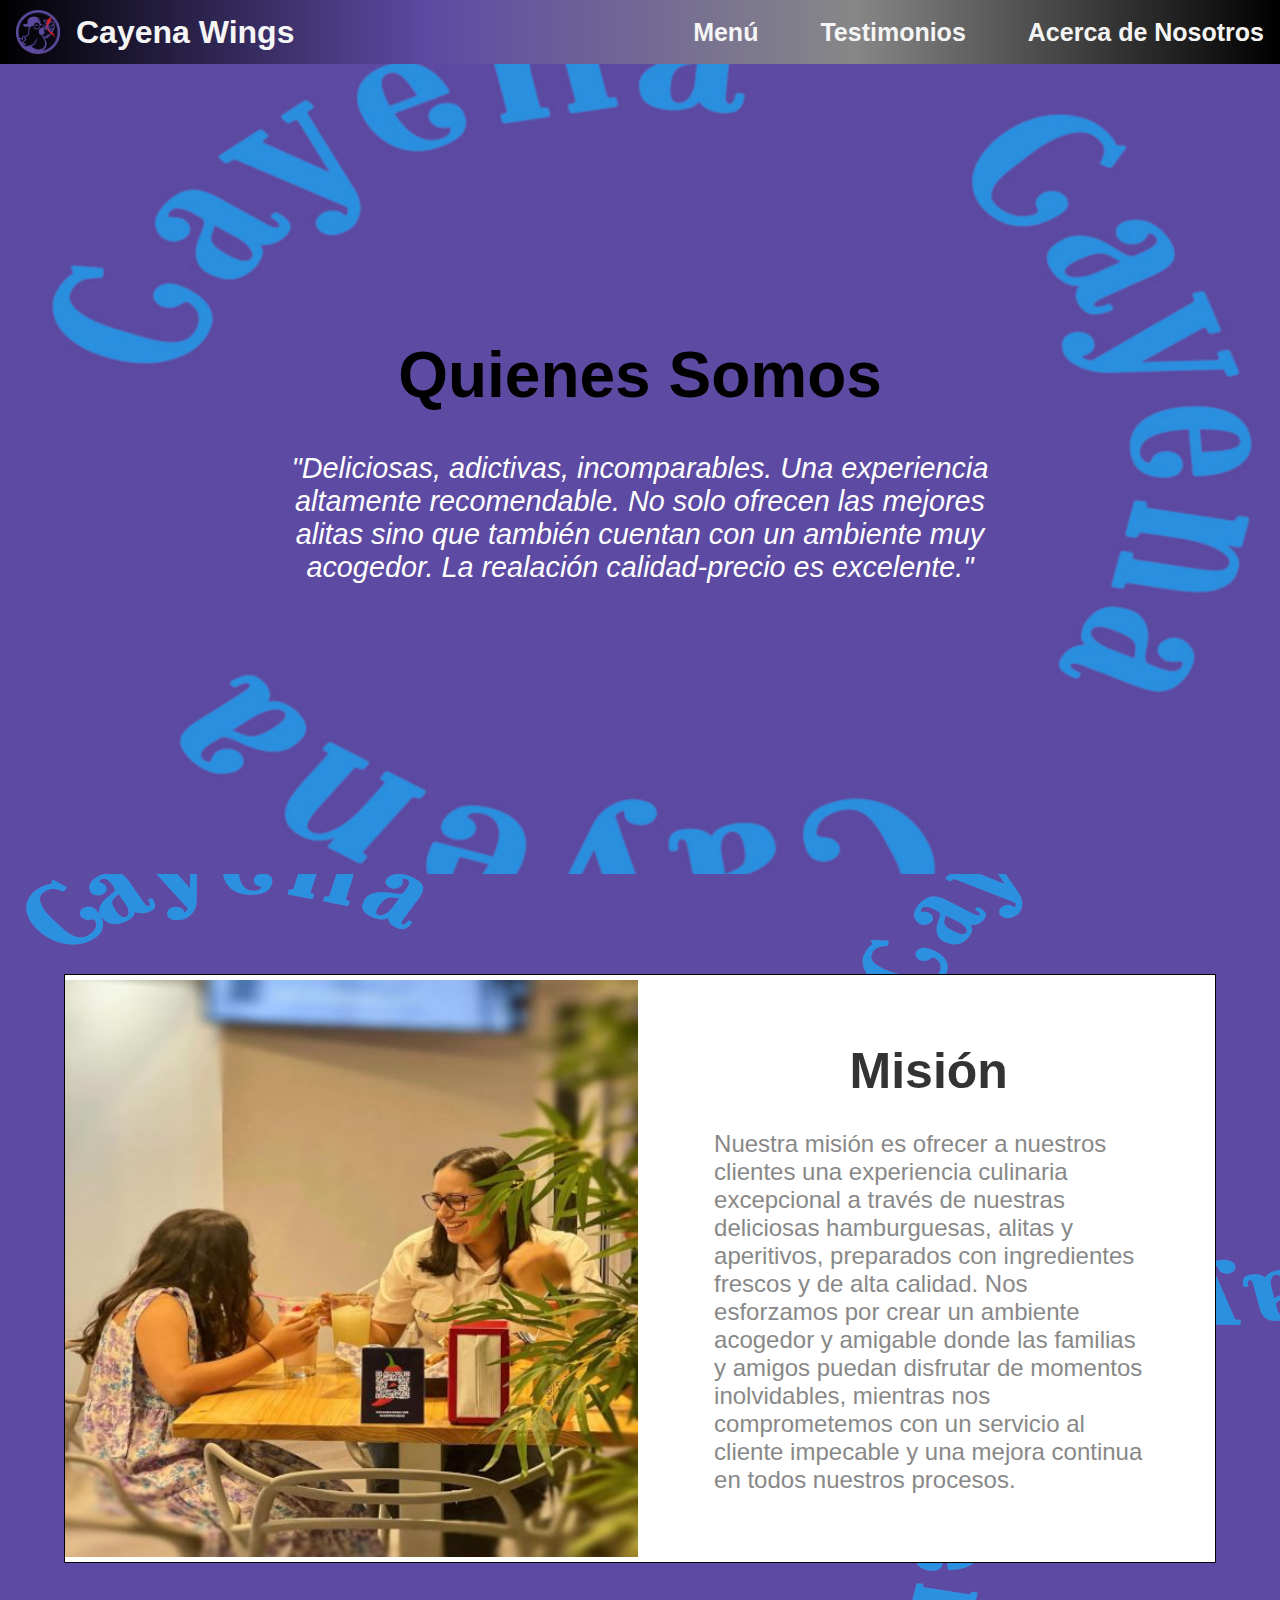
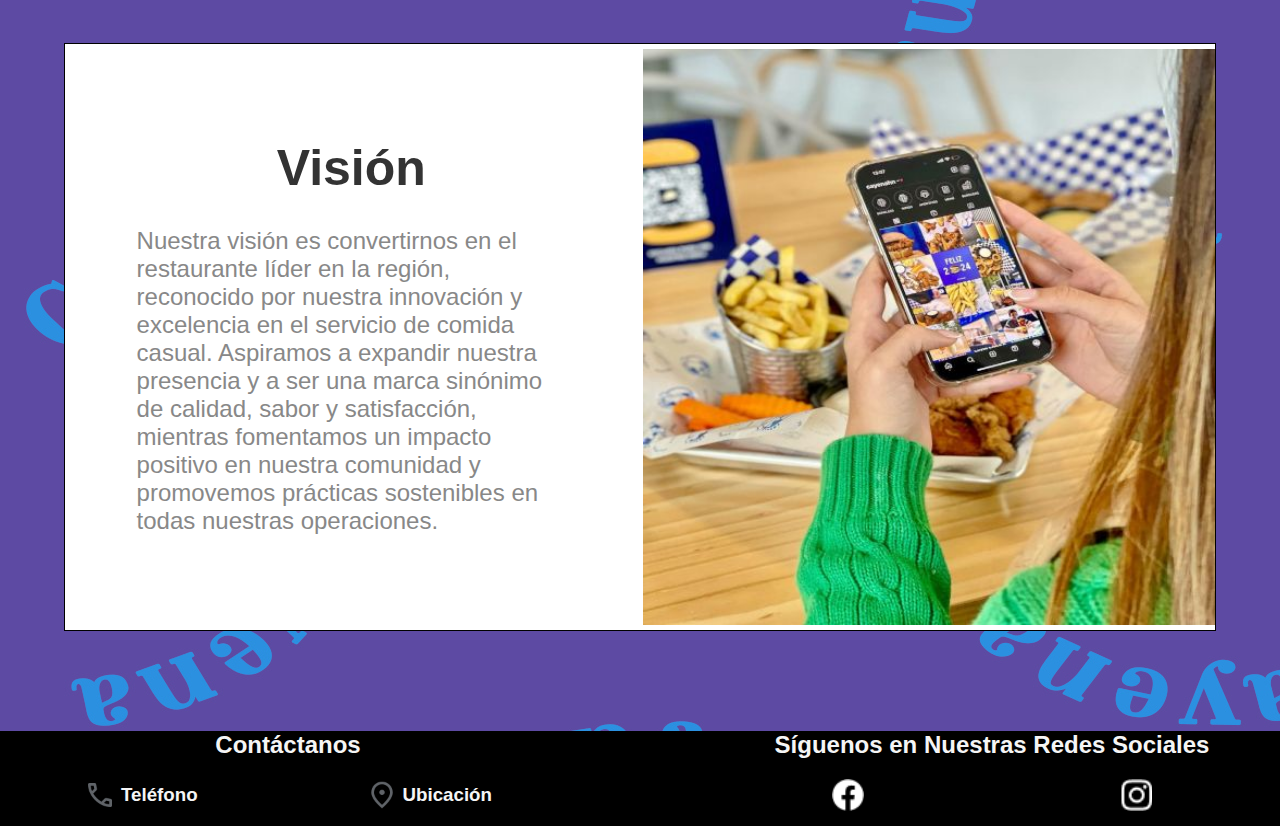
==== conocenos.html @ 19546551 "menu hamburguesa" ====
<!DOCTYPE html>
<html lang="es">

<head>
    <meta charset="UTF-8">
    <link rel="icon" type="image/x-icon" href="./res/icon.png" />
    <meta name="viewport" content="width=device-width, initial-scale=1.0">
    <link rel="stylesheet" href="./res/styles/main.css">
    <link rel="stylesheet" href="res/styles/colors.css">
    <link rel="stylesheet" href="res/styles/conocenos.css">
    <link rel="stylesheet" href="res/styles/animaciones.css">
    <script src="js/animaciones.js"></script>
    <title>Conocenos</title>
</head>
<body>
    <header class="Back-BlackWhite-Gradient">
        <nav>
            <a href="index.html">
                <img class="logo" src="res/logos/logo-morado.png" alt="Logo Cayena Azul Oscuro"/>
                <h1 class="Color-WhiteSmoke">Cayena Wings</h1>
            </a>
            <input id="hamburguesa" type="checkbox">
            <ul>
                <li>
                    <div class="dropdown">
                        <button class="dropbtn HeaderAcerca Color-WhiteSmoke">Menú</button>
                        <div class="dropdown-content">
                          <a href="menu.html">Menú</a>
                          <a href="Menu/AddOns.html">Acompañamientos</a>
                          <a href="Menu/Alitas.html">Alitas</a>
                          <a href="Menu/Bebidas.html">Bebidas</a>
                          <a href="Menu/Cocteles.html">Cocteles</a>
                          <a href="Menu/Hamburguesas.html">Hamburguesas</a>
                          <a href="Menu/Platillos.html">Platillos</a>
                        </div>
                      </div>

                      <input type="checkbox" id="submenu-menu">
                  <label class="expandir hide" for="submenu-menu">></label>
                    <ul class="submenu hide">
                      <li><a href="menu.html" class="Color-WhiteSmoke">Menú</a></li>
                      <li><a href="Menu/AddOns.html" class="Color-WhiteSmoke">Acompañamientos</a></li>
                      <li><a href="Menu/Alitas.html" class="Color-WhiteSmoke">Alitas</a></li>
                      <li><a href="Menu/Bebidas.html" class="Color-WhiteSmoke">Bebidas</a></li>
                      <li><a href="Menu/Cocteles.html" class="Color-WhiteSmoke">Cocteles</a></li>
                      <li><a href="Menu/Hamburguesas.html" class="Color-WhiteSmoke">Hamburguesas</a></li>
                      <li><a href="Menu/Platillos.html" class="Color-WhiteSmoke">Platillos</a></li>
                    </ul>

                </li>
                <li><a href="testimonios.html" class="HeaderTestimonios Color-WhiteSmoke ">Testimonios</a></li>
                <li>
                    <div class="dropdown">
                        <button class="dropbtn HeaderAcerca Color-WhiteSmoke">Acerca de Nosotros</button>
                        <div class="dropdown-content">
                          <a href="conocenos.html">Conocenos</a>
                          <a href="contactanos.html">Contatctanos</a>
                          <a href="ubicacion.html">Ubicación</a>
                        </div>
                    </div>

                    <input type="checkbox" id="submenu-acerca">
                  <label class="expandir hide" for="submenu-acerca">></label>
                    <ul class="submenu hide">
                        <li><a href="conocenos.html" class="Color-WhiteSmoke">Conocenos</a></li>
                        <li><a href="ubicacion.html" class="Color-WhiteSmoke">Ubicación</a></li>
                        <li><a href="contactanos.html" class="Color-WhiteSmoke">Contáctanos</a></li>
                    </ul>
                </li> 
            </ul>
            <div class="menu_hamburguesa">
                <label for="hamburguesa">
                  <img for="hamburguesa" src="./res/iconos/menu_hamburguesa.png" alt="Menú" />
                </label>
              </div>
        </nav>
    </header>
    <main class="ConocenosMain">
        <section class="hero-content">
            <div class="Container">
                <img src="./res/img/FotosConocenos/hero-banner.png" alt="fondo morado y azul" />
                <div class="Contenido FondoMorado">
                    <h2>Quienes Somos</h2>
                    <p>"Deliciosas, adictivas, incomparables. Una experiencia altamente recomendable. No solo ofrecen las
                        mejores alitas sino que también cuentan con un ambiente muy acogedor. La realación calidad-precio es
                        excelente."
                    </p>
                    </div>
                </div>
            </div>
        </section>
        <section class="IndexCards">
            <div class="IndexCard">
                <div class="CardImg">
                    <picture>
                        <source srcset="./res/img/FotosConocenos/mobil/pareja-cayena.jpg" media="(min-width: 1024px)" />
                        <source srcset="./res/img/FotosConocenos/tablet/pareja-cayena-tablet.jpg"
                            media="(min-width: 710px)" />
                        <source srcset="./res/img/FotosConocenos/tablet-lg/pareja-cayena-tablet-lg.jpg"
                            media="(min-width: 500px)" />
                        <img src="./res/img/FotosConocenos/mobil/pareja-cayena.jpg" alt="Pareja">
                    </picture>
                </div>
                <div class="CardInfo">
                    <h3>Misión</h3>
                    <p>Nuestra misión es ofrecer a nuestros clientes una experiencia culinaria excepcional a través de
                        nuestras deliciosas hamburguesas, alitas y aperitivos, preparados con ingredientes frescos y de
                        alta calidad. Nos esforzamos por crear un ambiente acogedor y amigable donde las familias y 
                        amigos puedan disfrutar de momentos inolvidables, mientras nos comprometemos con un servicio
                        al cliente impecable y una mejora continua en todos nuestros procesos.</p>
                </div>
            </div>
            <div class="IndexCard">
                <div class="CardImg">
                    <picture>
                        <source srcset="./res/img/FotosConocenos/mobil/celular-cayena.jpg"
                            media="(min-width: 1024px)" />
                        <source srcset="./res/img/FotosConocenos/tablet/celular-cayena-tablet.jpg"
                            media="(min-width: 710px)" />
                        <source srcset="./res/img/FotosConocenos/tablet-lg/celular-cayena-tablet-lg.jpg"
                            media="(min-width: 500px)" />
                        <img src="./res/img/FotosConocenos/mobil/celular-cayena.jpg" alt="Celular">
                    </picture>
                </div>
                <div class="CardInfo">
                    <h3>Visión</h3>
                    <p>Nuestra visión es convertirnos en el restaurante líder en la región, reconocido por nuestra 
                        innovación y excelencia en el servicio de comida casual. Aspiramos a expandir nuestra presencia
                        y a ser una marca sinónimo de calidad, sabor y satisfacción, mientras fomentamos un impacto
                        positivo en nuestra comunidad y promovemos prácticas sostenibles en todas nuestras operaciones.</p>
                </div>
            </div>
    </main>
    <footer class="Back-Black">
        <div class="footer-seccion1">
            <h2 class="Color-WhiteSmoke">Contáctanos</h2>
            <div class="footer-seccion2">
                <div class="footer-seccion3">
                <img src="./res/iconos/telefono.png" alt="telefono">
                    <div>
                        <h3 class="Color-WhiteSmoke">Teléfono</h3>
                        <p class="Color-WhiteSmoke">9451-8797</p>
                    </div>
                </div>
                <a href="ubicacion.html">
                    <div class="footer-seccion3">
                        <img src="./res/iconos/ubicacion.png" alt="Ubicacion">
                            <div>
                                <h3 class="Color-WhiteSmoke">Ubicación</h3>
                                <p class="Color-WhiteSmoke">Contiguo Inst. Enma Romero, Siguatepeque, Honduras</p>
                            </div>
                        </div>
                </a>
            </div>
        </div>

        <div class="footer-seccion1">
            <h2 class="Color-WhiteSmoke redes">Síguenos</h2>
            <div class="footer-seccion2">
                <div>
                    <a href="https://www.facebook.com/search/top?q=cayena%20hn&locale=hr_HR" target="_blank">
                        <img src="./res/iconos/facebook.png" alt="Facebook">
                        <p class="Color-WhiteSmoke">Cayena HN</p>
                    </a>
                </div>
                <div>
                    <a href="https://www.instagram.com/cayenahn?igsh=MTcwdjk0MXoxbHpsZw==" target="_blank">
                        <img src="./res/iconos/instagram.png" alt="Instagram">
                        <p class="Color-WhiteSmoke">Cayena HN</p>
                    </a>
                </div>
            </div>
        </div>
    </footer>
    <aside>
        <div class="cargando">
            <img src="res/iconos/loading-azulOscuro.png" alt="Cargando">
            <img src="res/logos/transparente-azulOscuro.png" alt="">
        </div>
    </aside>
</body>
---- res/styles/main.css ----
*{
    margin: 0;
    box-sizing: border-box;
    list-style: none;
    text-decoration: none;
    font-family: Arial, Helvetica, sans-serif;
}

.fullimage img{
    display: inline-block;
    width: 100%;
    height: 100%;
    object-fit: cover;
    padding: 0px;
    margin: 0px;

}

header{
    width: 100%;
    height: 64px;
    position: fixed;
    top: 0;
    right: 0;
    left: 0;
    z-index: 100;
}

nav{
    width: 100%;
    height: 100%;
    display: flex;
    justify-content: space-between;
    align-self: center;
}

header nav a{
    display: flex;
    flex-flow: row;
    align-items: center;
}

.dropbtn{
    background-color: transparent;
}

.logo{
    width: 44px;
    height: 44px;
    margin: 0 1rem;
}

header nav div h1{
    font-size: 36px;
}

header nav ul{
    display: none;
}


.menu_hamburguesa{
    display: flex;
    justify-content: center;
    align-items: center;
}

.menu_hamburguesa img{
    height: 64px;
    width: 64px;
}

header nav ul{
    padding: 0px;
    display: flex;
    flex-direction: column;
    width: 100vw;
    height: 0px;
    overflow: hidden;
    z-index: 5000;
    position: absolute;
    top: 64px;
    left: 0px;
    background-color: black;
    transition: height 0.3s ease-in-out;
}

.submenu{
    padding: 0px;
    display: flex;
    flex-direction: column;
    width: 100vw;
    height: 0px;
    overflow: hidden;
    z-index: 5000;
    background-color: black;
    transition: height 0.3s ease-in-out;
    position: inherit;
}

header nav ul li{
    display: flex;
    border-top: gray 1px solid;
    height: max-content;
}

header nav ul li a,header nav ul li label, .dropbtn{
    font-size: 1.5rem;
    padding: 1rem;
    height: 4rem;
}

header nav ul li label{
    color: white;
    transform: rotate(90deg);
}

header nav input{
    display: none;
}


header nav input[id="hamburguesa"]:checked~ul{
    height: max-content;
}

header nav input[id*="submenu"]:checked~ul{
    height: min-content;
}

header nav input[id*="submenu"]:checked~label{
    transform: rotate(0deg);
}

.expandir{
    transition: transform ease-in-out 0.2s;
}

/* Dropdown menu */
.dropbtn {
    cursor: pointer;
}

.dropdown-content {
    display: none;
    position: absolute;
    background-color: black;
    min-width: 100%;
    z-index: 1;
    top: 64px;
}

.dropdown-content a {
    color: white;
    padding: 12px 16px;
    text-decoration: none;
    display: block;
}

.dropdown-content a:hover {
    background-color: gray;
}

.dropdown:hover .dropdown-content {
    display: block;
}

@media(max-width:1024px){
    .dropdown:hover .dropdown-content {
        display: none;
    }
    .dropbtn{
        border: none;
        cursor: default;
    }
}


/* punto de quiebre 910px */

main{
    margin-top: 64px;
}



img{
    width: 32px;
    height: 32px;
}

.heroPanel{
    /*Declaramos un  nuevo plano cartesiano*/
    display: flex;
    position: relative;
    height: 60vh;
    width: 100%;
    justify-content: center;
    align-items: center;

}

.heroPanel .Container{
    height: 100%;
    width: 100%;
    justify-content: center;
    display: flex;
    flex-wrap: wrap;

    background-image: url(../fondos/blanco-salmon.jpg);
    
}



/*Imagen de fondo*/
.heroPanel .Container img{
    position: absolute;
    top: 0;
    left: 0;
    height: 100%;
    width: 100%;
    object-fit: cover;

}



.heroPanel .Container .Contenido{
    z-index: 55;


    position: relative;

    justify-content: center;
    /*top: calc(50% - 150px);*/
    display: flex;
    flex-direction: column;
    /*width: 50%;*/
    display: block;
    text-align: center;
    padding: 0;

}

.heroPanel .Container .Contenido h2{
    display: inline-block;
    z-index: 50;
    margin-top: 20px;
    font-size: 4rem;
    text-align: center;
    margin-bottom: 40px;

    letter-spacing: 2px;

}

.heroPanel .Container .Contenido p{
    font-size: large;
    font-style: italic;
    padding: 1rem;
}



.heroPanel .Container .Contenido .NombrePie{
    margin-top: 25px;
    position: relative;
    display: flex;
    justify-content: space-between;
    align-items: center;
    flex-direction: column;
    height: 80px;
    width: 100%;

}

.heroPanel .Container .Contenido .NombrePie p{
    padding: 0;

}




/*
.heroPanel .Container .Contenido .NombrePie div{
    position: relative;
    display: flex;
    justify-content: left;
}
    */

.heroPanel .Container .Contenido .NombrePie img{
    position: relative;
    width: 48px;
    height: 48px;
    border-radius: 50%;
    margin: 0.5rem;

}

.heroPanel .Container .Contenido .NombrePie span{
    display: flex;
    align-items: center;
    flex-direction: column;
}

.NombrePie h3{
    margin: 0rem 0.5rem;

}

/*Seccion extra de testimonios*/
.Testimonios{
    padding: 2rem;
}

.Card{
    display: flex;
    flex-direction: column;
    margin: 2rem 0 2rem 0;
    /*padding: 1rem;*/
    border: 2px solid black;
    width: 90vw ;
    /*max-width: 350px;*/
    
    text-align: center;
    height: fit-content;
    /*min-height: 80px;
    max-height: 80px;*/
    align-items: center;
}


.Contenido{
    padding: 1rem;

}

.CardContainer .Card .p{
    display: flex;
    text-align: center;

}


.Card .NombrePie{
    display: block;
    text-align: center;
    justify-content: center;
    margin: 8px 0;
}

.Card .NombrePie span{
    margin-top: 100px;
    text-align: center;


}

/*Punto de corte de mobile a resoluciones mas grandes.*/
@media(min-width: 480px){
    .heroPanel{
       height: 60vh;
    }

    .heroPanel .Container{
        height: 100%;
        width: 50%;
    }

    .heroPanel .Container .Contenido{
        display: flex;
        align-items: center;
        height: 40vh;
        align-self: center;

        p{
            font-size: 24px;
        }
        h3{
            font-size: 22px;
        }

    }

    .Testimonios{
        font-size: 34px;
    }

    .Card p{
        font-size: 24px;
    }

    .Card .NombrePie{
        font-size: 22px;

    }

}
/*Revisar vision en movil del footer.*/

footer{
  display: flex;
  flex-direction: row;
  flex-wrap: wrap;
  gap: 10px;
  height: fit-content;
  justify-content: space-between;
  padding: 0;
  width: 100%;
  overflow: hidden;
}



.footer-seccion1{
    display: flex;
    flex-flow: column;
    width: 45%;
    text-align: center;
    height: 100%;
}

.footer-seccion1 h2{
    margin-bottom: 20px;
}

.footer-seccion2{
    display: flex;
    flex-flow: row wrap;
    height: 100%;
    align-items: center;
    justify-content: space-around;
}

.footer-seccion2 h3,.footer-seccion2 p{
    display: none;
}

.footer-seccion3{
    display: flex;
    flex-flow: column wrap;
    align-items: center;
    gap: 5px;
    padding-bottom: 15px;
}

/*Media Queries*/

@media (min-width: 710px) {

    .footer-seccion2 h3, p{
        display: flex;
        flex-flow: wrap;
        align-items: center;
        justify-content: space-around;
    }

    .CardContainer{
        flex-direction: row;
    }

    .redes::after{        
        content: " en Nuestras Redes Sociales";
    }
    
}

@media (min-width:1024px) {
    .hide{
        display: none;
    }

    .menu_hamburguesa{
        display: none;
    }

    header nav ul{
        padding: 0rem;
        display: flex;
        flex-direction: row;
        position: static;
        top: auto;
        left: auto;
        width: auto;
        height: auto;
        background-color: transparent;
        align-items: center;
        justify-content: flex-end;
        gap: 30px;
    }
    
    header nav ul li{
        height: 100%;
        display: flex;
        align-items: center;
        border: none;
    }
    
    header nav ul li a, .dropbtn{
        font-size: 25px;
        padding: 0.8rem 1rem;
        font-weight: bold;
        height: 100%;
        display: flex;
        align-items: center;
        border: none;
    }

    .footer-seccion3{
        flex-direction: row;
    }
}

/* Index only */
.IndexMain{
    background-image: url(../fondos/fondo-morado-blanco-mobil.jpg);
    object-fit: cover;
    object-position: center;
}

.heroBanner{
    width: 100%;
    height: 90vh;
}

.heroBanner img{
    width: 100%;
    height: 90vh;
    position: absolute;
    top: 64px;
    right: 0;
    left: 0;
    z-index: 1;
    object-fit: cover;
    object-position: center;
}

.blackCover{
    width: 100%;
    height: 90vh;
    position: absolute;
    top: 64px;
    right: 0;
    left: 0;
    z-index: 2;
    opacity: 0.5;
    background-color: black;
}

.heroBannerInfo{
    height: min-content;
    display: flex;
    flex-flow: column nowrap;
    justify-content: center;
    align-items: center;
    padding: 100px 10px;
    color: white;
    gap: 20px;
    position: absolute;
    top: 64px;
    right: 0;
}

.heroBannerInfo h2{
    font-size: 50px;
    font-weight: bold;
    z-index: 3;
}

.heroBannerInfo p{
    z-index: 3;
    width: 100%;
    font-size: 24px;
    opacity: 0.7;
    line-height: 1.5;  
}

.IndexBoton{
    padding: 15px 50px;
    z-index: 3;
    text-align: center;
    vertical-align: middle;
    background-color: white;
    color: black;
    font-weight: bold;
    border-radius: 8px;
    font-style: normal;
}

.IndexCards{
    display: flex;
    flex-flow: column nowrap;
    align-items: center;
    justify-content: center;
    padding: 100px 0;
    gap: 80px;
}

.IndexCard{
    display: grid;
    grid-template-columns: auto;
    gap: 5px;
    background-color: white;
    width: 90%;
    border: 1px solid black;
}

.CardImg{
    padding: 5px 0;
    width: 100%;
    height: 100%;
}

.CardImg img{
    width: 100%;
    height: 360px;
    object-fit: fill;
}

.CardInfo{
    display: flex;
    flex-flow: column nowrap;
    align-items: center;
    justify-content: center;
    gap: 30px;
    padding: 20px 0;
}

.CardInfo h3{
    color: #333333;
    font-size: 50px;
    text-align: center;
}

.CardInfo p{
    color: #888888;
    font-size: 24px;
    width: 75%;
}

.CardInfo .IndexBoton{
    background-color: black;
    color: white;
    font-weight: bold;
}

@media (min-width: 710px) {
    .heroBannerInfo{
        width: 36%;

    }
    .IndexMain{
        background-image: url(../fondos/fondo-morado-blanco-tablet.jpg);
    }

    .heroBannerInfo h2{
        font-size: 70px;
    }

    .IndexCard:nth-child(2) .CardImg{
        order: 2;
    }

    .IndexCard:nth-child(3) .CardInfo{
        order: 1;
    }

    .IndexCard{
        height: min-content;
        grid-template-columns: repeat(2, 1fr);
        padding: 0;
        align-items: center;
    }

    .CardImg img{
        height: 100%;
        width: 100%;
    }
}

@media (min-width: 1024px) {
.IndexMain{
    background-image: url(../fondos/fondo-morado-blanco-lg.jpg);
}
}

@media (min-width: 1500px) {
    .CardInfo h3{
        font-size: 70px;
    }
    
    .CardInfo p{
        font-size: 34px;
    }
    
    .CardInfo .IndexBoton{
        font-size: 34px;
    }
}
---- res/styles/colors.css ----
:root {
    --DarkBlue: #0b109f;
    --WhiteSmoke: whitesmoke;
    --LightBlue: #2798e8;
    --Salmon: #fa8071;
    --Purple: #5d4aa3;
    --Green: #d6f02b;
    --Red: #e10001;
    --Black: #000000;
  }

  /* Colores Fondo */
.Back-WhiteSmoke{
    background-color: var(--WhiteSmoke);
}
.Back-Black{
    background-color: var(--Black);
}

.Back-LightBlue{
    background-color: var(--LightBlue);
}

.Back-Salmon{
    background-color: var(--Salmon);
}

.Back-DarkBlue{
    background-color: var(--DarkBlue);
}

.Back-Purple{
    background-color: var(--Purple);
}
.Back-Green{
    background-color: var(--Green);
}

/* Colores de fondo con gradiantes */

.Back-Black-Gradient{
    background: linear-gradient(to right, var(--Black), #878787, var(--Black), var(--Black));
}

.Back-LightBlue-Gradient{
    background: linear-gradient(to right, #ffff, #ffff, var(--Black), var(--Black));
}

.Back-Salmon-Gradient{
    background: linear-gradient(to right, #ffff, #ffff, var(--Salmon));
}

.Back-DarkBlue-Gradient{
    background: linear-gradient(to right, var(--DarkBlue), #5772d4, var(--DarkBlue));
}

.Back-Purple-Gradient{
    background: linear-gradient(to right, var(--Purple) ,var(--Purple), var(--Black),var(--Black));
}

.Back-BlackWhite-Gradient{
    background: linear-gradient(to right, var(--Black), var(--Purple), #878787, var(--Black));
}

/* Fondo con transparencia */
.FondoBlanco{
    background-color: rgba(255, 255, 255, 0.835);
}

/* Colores de fuente */

.Color-WhiteSmoke{
    color: var(--WhiteSmoke);
}

.Color-Salmon{
    color: var(--Salmon);
}

.Color-LightBlue{
    color: var(--LightBlue);
}

.Color-Black{
    color: var(--Black);
}

.Color-DarkBlue{
    color: var(--Back-DarkBlue);
}
.Color-Green{
    color: var(--Green);
}

.Color-Purple{
    columns: var(--Purple);

}
.Color-Red{
    color: #f03a3a;
}

/* Colores promociones */

.Color-Orange{
    color: #FFA500;
}

.Color-Gold{
color: #FFD700;
}

.Color-Brown{
color: #CD853F;
}
---- res/styles/conocenos.css ----
.hero-content {
    position: relative;
    background-color: #281010; /* Fondo de reserva en caso de que la imagen no se cargue */
    height: 90vh;
    overflow: hidden;
    display: flex;
    align-items: center; /* Centra el contenido verticalmente */
    justify-content: center; /* Centra el contenido horizontalmente */
    text-align: center; /* Asegura que todo el texto esté centrado */
}

.hero-content .Container img {
    position: absolute;
    top: 0;
    left: 0;
    height: 100%;
    width: 100%;
    object-fit: cover;
    z-index: 0; /* Coloca la imagen de fondo detrás del contenido */
}

.hero-content .Contenido {
    position: relative;
    z-index: 1; /* Asegura que el contenido esté por encima de la imagen */
    color: #ffffff; /* Color del texto para contraste con el fondo oscuro */
    padding: 20px;
    border-radius: 10px; /* Bordes redondeados para mejor estética */
    max-width: 800px; /* Limita el ancho máximo del contenido */
    margin: 0; /* Elimina márgenes para un centrado preciso */
}

.hero-content .Contenido h2 {
    font-size: 4rem;
    color: #000000;
    margin: 0;
    padding: 0;
    text-decoration: none;
    margin-bottom: 1.5rem;
}

.hero-content .Contenido h3{
    font-size: 2.5rem;
    color: #000000;
}

.hero-content .Contenido p {
    font-size: 1.8rem; /* Ajusta el tamaño del texto según sea necesario */
    font-style: italic;
    padding: 1rem;
}

.hero-content .PieContenido {
    display: flex;
    flex-direction: column;
    align-items: center; /* Centra el contenido dentro del contenedor */
    justify-content: center; /* Centra el contenido verticalmente */
    margin-top: 25px;
    width: 100%;
}

.hero-content .PieContenido img {
    width: 50px; /* Ajusta el tamaño de la imagen según sea necesario */
    height: auto;
}

.ConocenosMain{
    background-image: url(../fondos/fondo-morado-azul-mobil.jpg);
}

@media (min-width: 710px) {
    .ConocenosMain{
        background-image: url(../fondos/fondo-morado-azul-tablet.jpg);
    }
}

@media (min-width: 1024px){
    .ConocenosMain{
        background-image: url(../fondos/fondo-morado-azul-lg.jpg);
    }
}
---- res/styles/animaciones.css ----
.cargando{
    position: fixed;
    top: 0px;
    left: 0px;
    width: 100vw;
    height: 100vh;
    display: flex;
    justify-content: center;
    align-items: center;
    background-color: rgba(0, 0, 0, 0.85);
    z-index: 1000;
    opacity: 1;
    transition: opacity 2s ease-in-out;
}

.cargando img{
    position: absolute;
}

.cargando img:nth-child(1){
    animation: cargando 4s linear infinite;
    z-index: 10000;
    width: 256px;
    height: 256px;
}

.cargando img:nth-child(2){
    width: 200px;
    height: 200px;
}

@keyframes cargando {
    0%{
        transform: rotate(0deg);
    }    
    100%{
        transform: rotate(360deg);
    }
}

/*Definicion de los elementos del carrusel*/

.carouselContainer{
    position: relative;
    display: flex;
    align-items: center;
    height: 30vh;
    width: 100vw;
    overflow: hidden;
    justify-self: center;
}
.carouselContainer.carouselImages{
    height: 50vh;
}

.carouselCards{
    display: flex;
    transition: transform 0.8s ease-in-out;
    justify-content: center;
    justify-self: center;
}

.carouselItem{
    justify-content: center;
    justify-self: center;
    align-self: center;
    margin: 0 5vw 0 5vw;   
}

.carouselItem.heroPanel{
    margin: 0;
}


/*Se manejara a nivel de javascript*/
.carouselCards.sliding-transition{
    transition: transform 0.8s ease-in-out;
}

/*Elementos visuales de la navegacion*/
.carousel-navigator {
    position: absolute;
    bottom: 0;
    left: 0;
    width: 100%;
    display: flex;
    justify-content: center;
    margin-left: 10px;
    align-items: center;
    background-color: rgba(0,0,0,0.5);
    z-index: 1000;
}
.carousel-navigator-dot{
    width: 3px;
    height: 3px;
    border-radius: 50%;
    background-color: #FFF;
    padding: 0.3rem;
    margin: 0.25rem;
    cursor: pointer;
}

.carousel-navigator-dot.active {
    background-color: #F00;
}
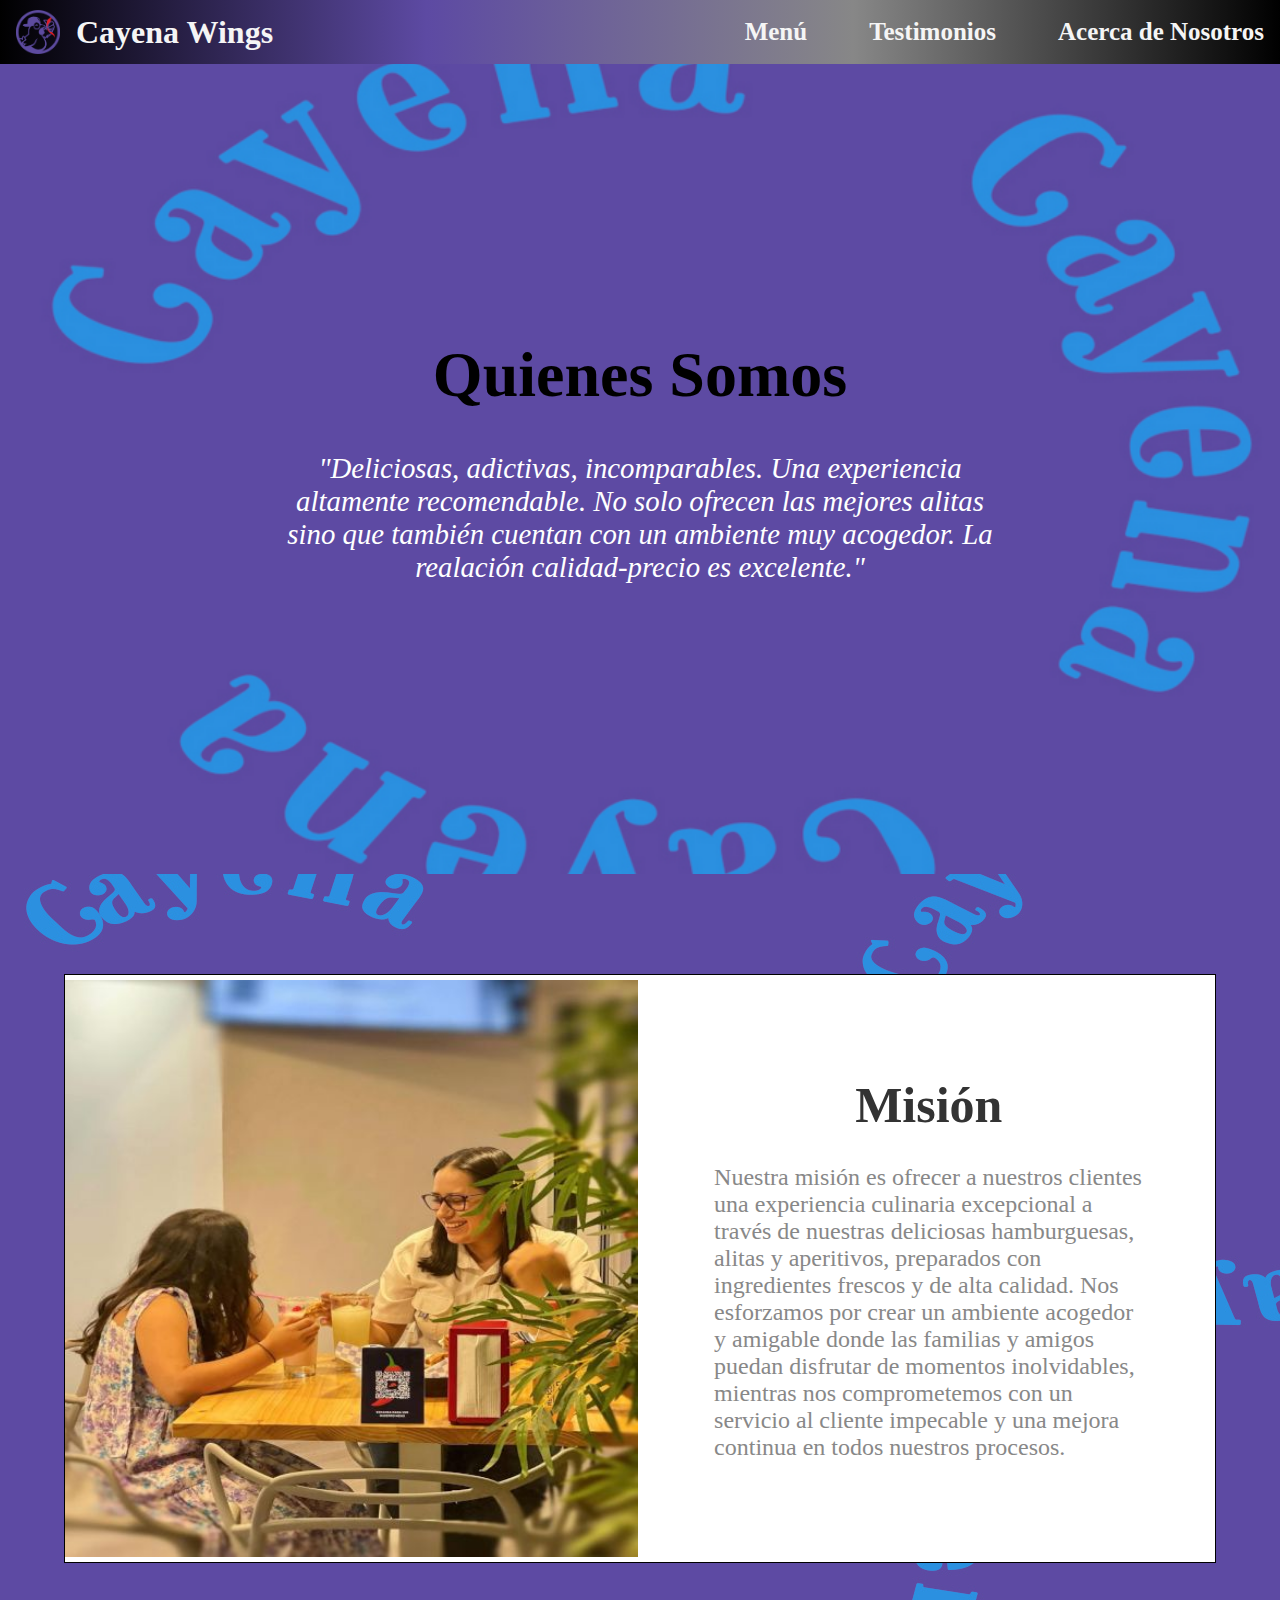
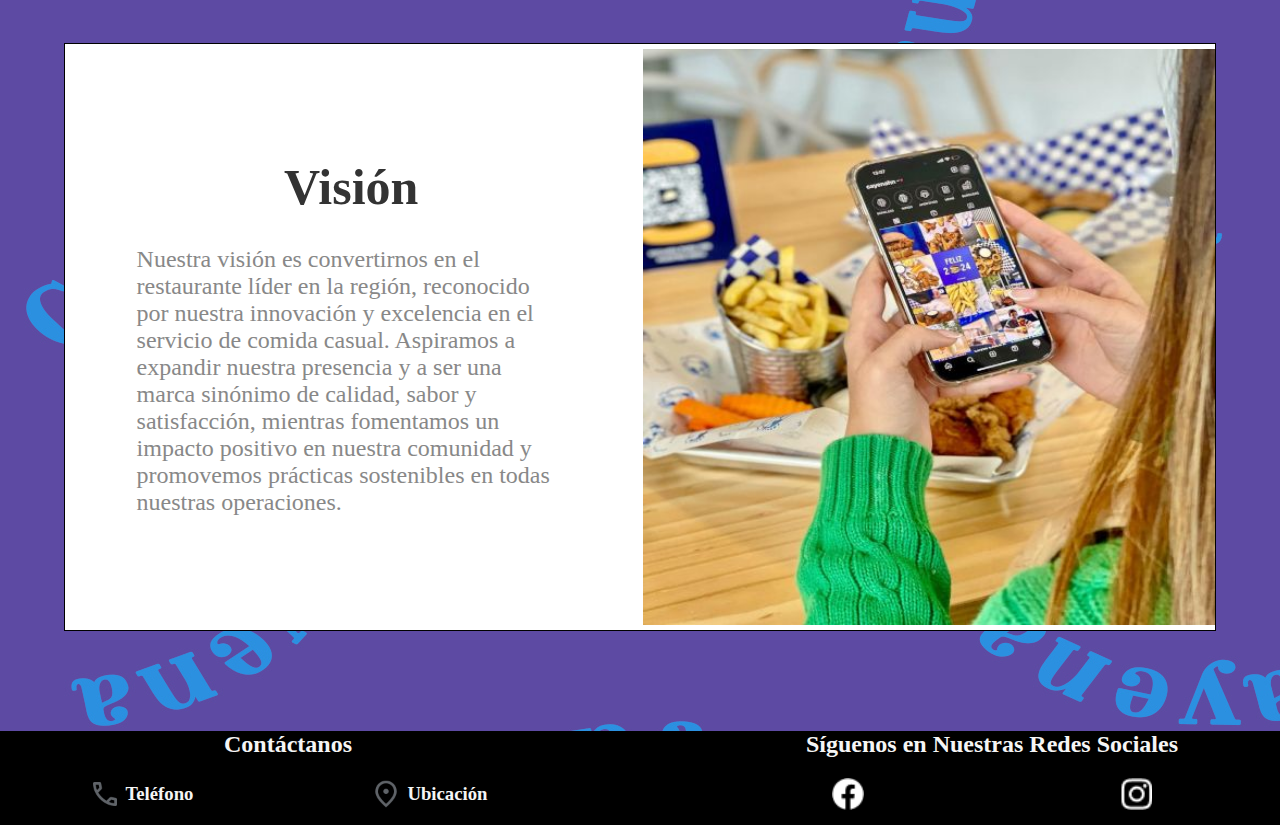
==== commit a734756e: "button to a en dropdown y hamburger" ====
--- a/conocenos.html
+++ b/conocenos.html
@@ -23,9 +23,8 @@
             <ul>
                 <li>
                     <div class="dropdown">
-                        <button class="dropbtn HeaderAcerca Color-WhiteSmoke">Menú</button>
+                        <a class="dropbtn HeaderAcerca Color-WhiteSmoke">Menú</a>
                         <div class="dropdown-content">
-                          <a href="menu.html">Menú</a>
                           <a href="Menu/AddOns.html">Acompañamientos</a>
                           <a href="Menu/Alitas.html">Alitas</a>
                           <a href="Menu/Bebidas.html">Bebidas</a>
@@ -38,7 +37,6 @@
                       <input type="checkbox" id="submenu-menu">
                   <label class="expandir hide" for="submenu-menu">></label>
                     <ul class="submenu hide">
-                      <li><a href="menu.html" class="Color-WhiteSmoke">Menú</a></li>
                       <li><a href="Menu/AddOns.html" class="Color-WhiteSmoke">Acompañamientos</a></li>
                       <li><a href="Menu/Alitas.html" class="Color-WhiteSmoke">Alitas</a></li>
                       <li><a href="Menu/Bebidas.html" class="Color-WhiteSmoke">Bebidas</a></li>
@@ -51,7 +49,7 @@
                 <li><a href="testimonios.html" class="HeaderTestimonios Color-WhiteSmoke ">Testimonios</a></li>
                 <li>
                     <div class="dropdown">
-                        <button class="dropbtn HeaderAcerca Color-WhiteSmoke">Acerca de Nosotros</button>
+                        <a class="dropbtn HeaderAcerca Color-WhiteSmoke">Acerca de Nosotros</a>
                         <div class="dropdown-content">
                           <a href="conocenos.html">Conocenos</a>
                           <a href="contactanos.html">Contatctanos</a>
--- a/res/styles/main.css
+++ b/res/styles/main.css
@@ -3,9 +3,7 @@
     margin: 0;
     box-sizing: border-box;
     list-style: none;
-    text-decoration: none;
-    font-family: Arial, Helvetica, sans-serif;
-}
+    text-decoration: none;}
 
 .fullimage img{
     display: inline-block;
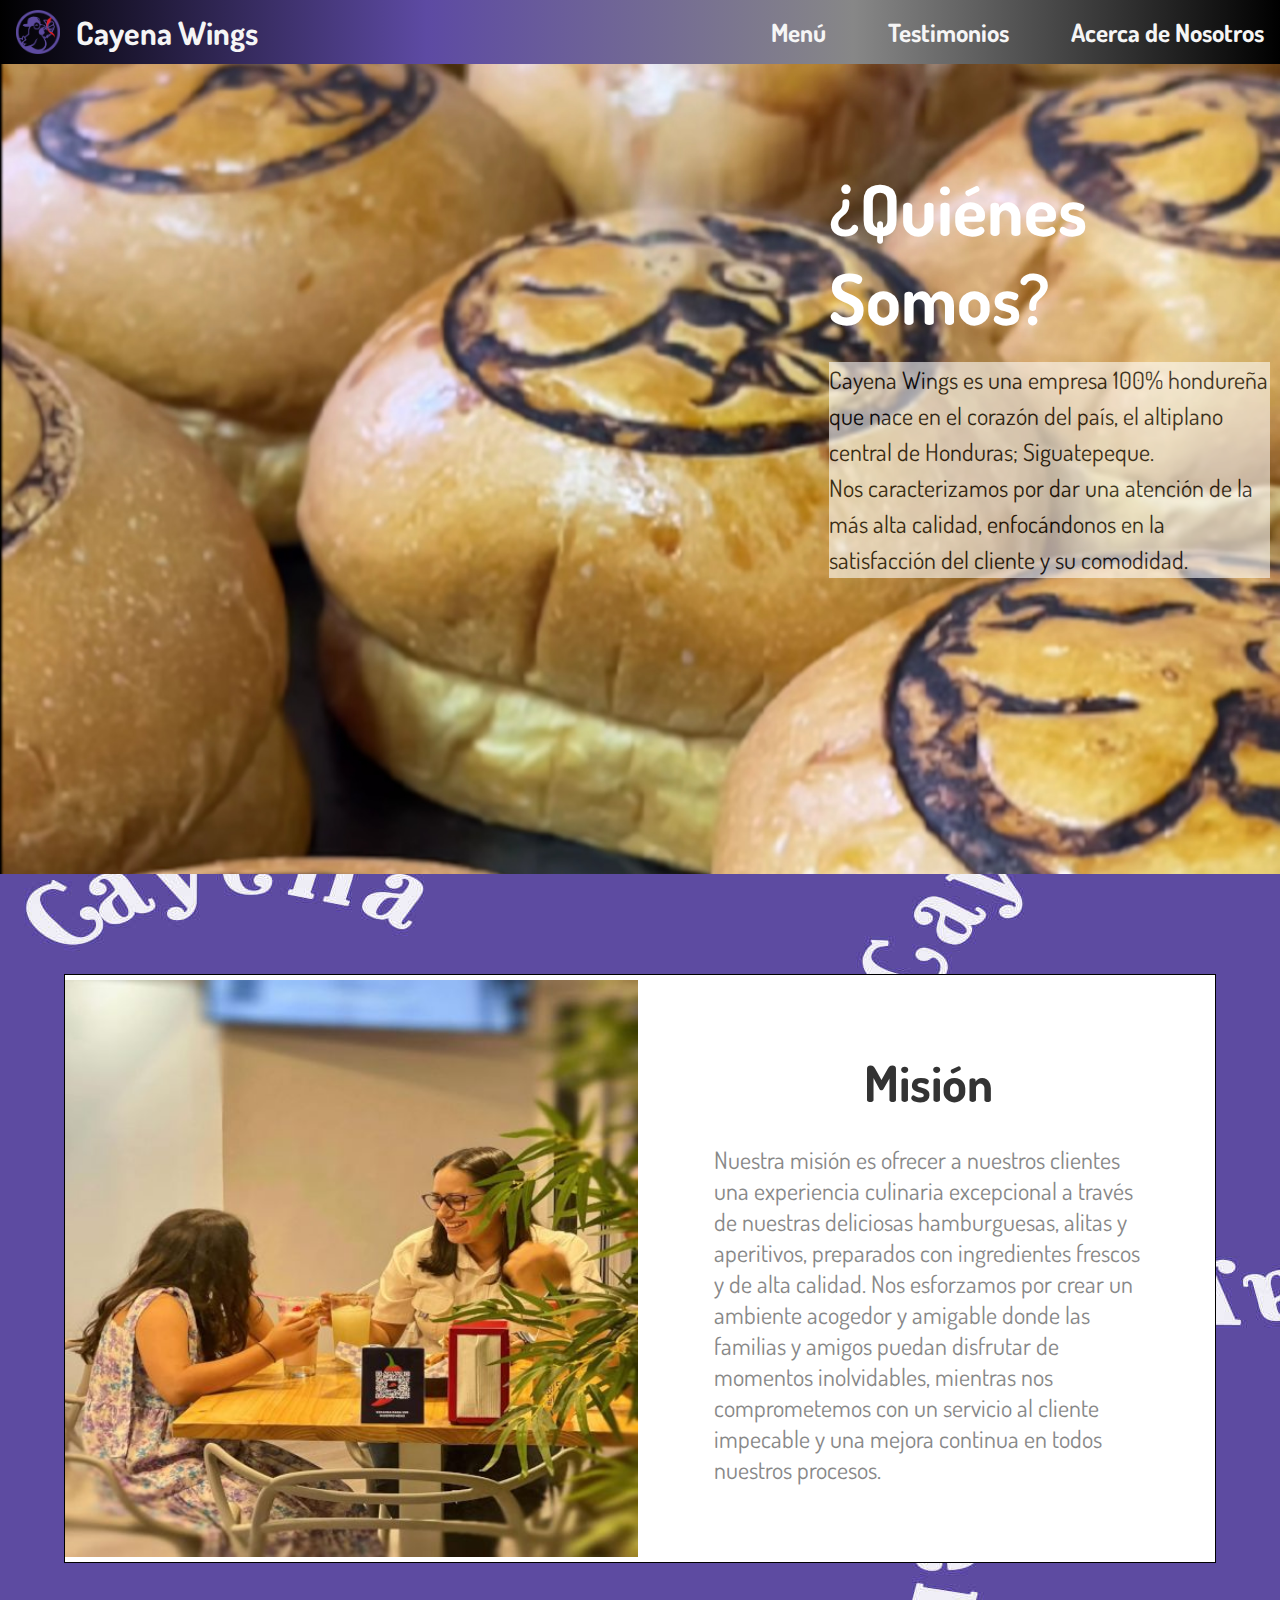
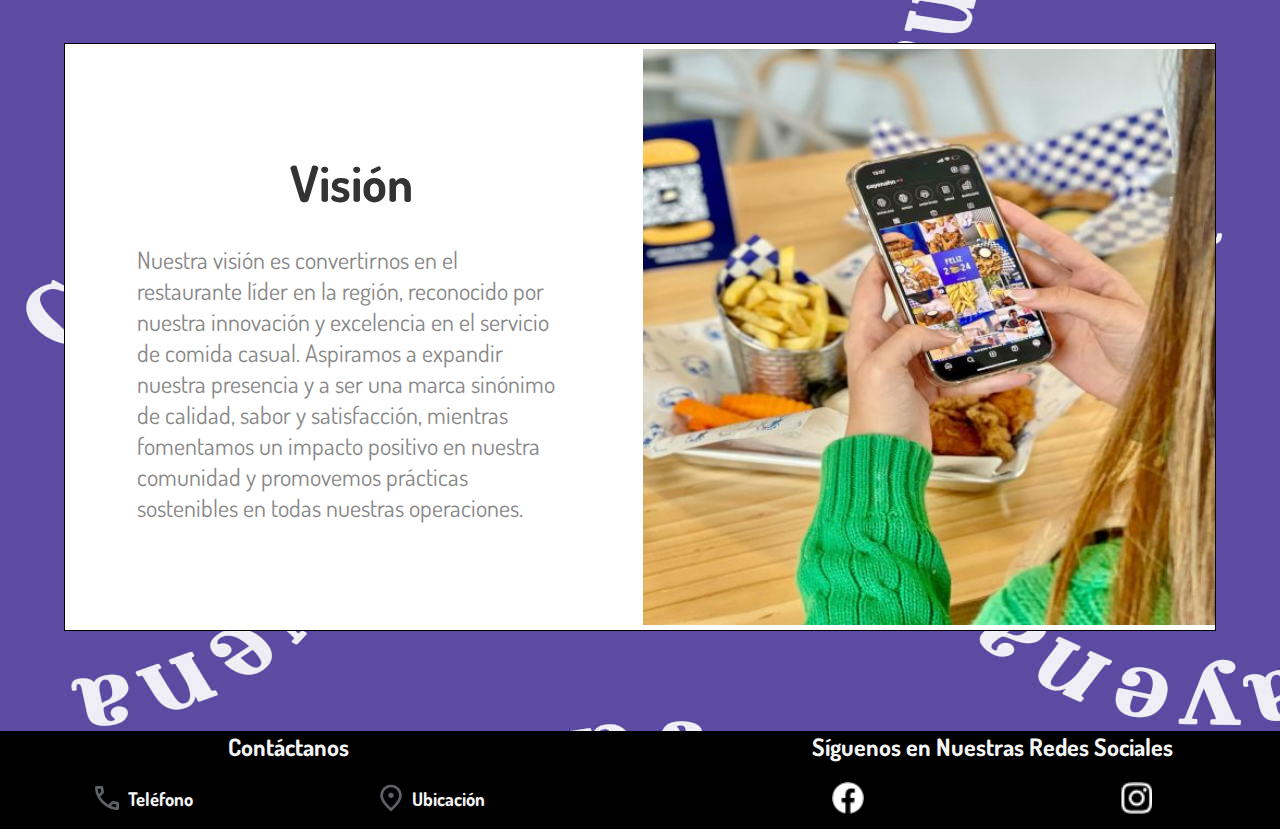
==== commit 8769582c: "Cambios en conocenos y despliegue de pagina de platillos" ====
--- a/conocenos.html
+++ b/conocenos.html
@@ -7,16 +7,16 @@
     <meta name="viewport" content="width=device-width, initial-scale=1.0">
     <link rel="stylesheet" href="./res/styles/main.css">
     <link rel="stylesheet" href="res/styles/colors.css">
-    <link rel="stylesheet" href="res/styles/conocenos.css">
     <link rel="stylesheet" href="res/styles/animaciones.css">
     <script src="js/animaciones.js"></script>
     <title>Conocenos</title>
 </head>
+
 <body>
     <header class="Back-BlackWhite-Gradient">
         <nav>
             <a href="index.html">
-                <img class="logo" src="res/logos/logo-morado.png" alt="Logo Cayena Azul Oscuro"/>
+                <img class="logo" src="res/logos/logo-morado.png" alt="Logo Cayena Azul Oscuro" />
                 <h1 class="Color-WhiteSmoke">Cayena Wings</h1>
             </a>
             <input id="hamburguesa" type="checkbox">
@@ -25,24 +25,24 @@
                     <div class="dropdown">
                         <a class="dropbtn HeaderAcerca Color-WhiteSmoke">Menú</a>
                         <div class="dropdown-content">
-                          <a href="Menu/AddOns.html">Acompañamientos</a>
-                          <a href="Menu/Alitas.html">Alitas</a>
-                          <a href="Menu/Bebidas.html">Bebidas</a>
-                          <a href="Menu/Cocteles.html">Cocteles</a>
-                          <a href="Menu/Hamburguesas.html">Hamburguesas</a>
-                          <a href="Menu/Platillos.html">Platillos</a>
+                            <a href="Menu/AddOns.html">Acompañamientos</a>
+                            <a href="Menu/Alitas.html">Alitas</a>
+                            <a href="Menu/Bebidas.html">Bebidas</a>
+                            <a href="Menu/Cocteles.html">Cocteles</a>
+                            <a href="Menu/Hamburguesas.html">Hamburguesas</a>
+                            <a href="Menu/Platillos.html">Platillos</a>
                         </div>
-                      </div>
+                    </div>
 
-                      <input type="checkbox" id="submenu-menu">
-                  <label class="expandir hide" for="submenu-menu">></label>
+                    <input type="checkbox" id="submenu-menu">
+                    <label class="expandir hide" for="submenu-menu">></label>
                     <ul class="submenu hide">
-                      <li><a href="Menu/AddOns.html" class="Color-WhiteSmoke">Acompañamientos</a></li>
-                      <li><a href="Menu/Alitas.html" class="Color-WhiteSmoke">Alitas</a></li>
-                      <li><a href="Menu/Bebidas.html" class="Color-WhiteSmoke">Bebidas</a></li>
-                      <li><a href="Menu/Cocteles.html" class="Color-WhiteSmoke">Cocteles</a></li>
-                      <li><a href="Menu/Hamburguesas.html" class="Color-WhiteSmoke">Hamburguesas</a></li>
-                      <li><a href="Menu/Platillos.html" class="Color-WhiteSmoke">Platillos</a></li>
+                        <li><a href="Menu/AddOns.html" class="Color-WhiteSmoke">Acompañamientos</a></li>
+                        <li><a href="Menu/Alitas.html" class="Color-WhiteSmoke">Alitas</a></li>
+                        <li><a href="Menu/Bebidas.html" class="Color-WhiteSmoke">Bebidas</a></li>
+                        <li><a href="Menu/Cocteles.html" class="Color-WhiteSmoke">Cocteles</a></li>
+                        <li><a href="Menu/Hamburguesas.html" class="Color-WhiteSmoke">Hamburguesas</a></li>
+                        <li><a href="Menu/Platillos.html" class="Color-WhiteSmoke">Platillos</a></li>
                     </ul>
 
                 </li>
@@ -51,40 +51,49 @@
                     <div class="dropdown">
                         <a class="dropbtn HeaderAcerca Color-WhiteSmoke">Acerca de Nosotros</a>
                         <div class="dropdown-content">
-                          <a href="conocenos.html">Conocenos</a>
-                          <a href="contactanos.html">Contatctanos</a>
-                          <a href="ubicacion.html">Ubicación</a>
+                            <a href="conocenos.html">Conocenos</a>
+                            <a href="contactanos.html">Contatctanos</a>
+                            <a href="ubicacion.html">Ubicación</a>
                         </div>
                     </div>
 
                     <input type="checkbox" id="submenu-acerca">
-                  <label class="expandir hide" for="submenu-acerca">></label>
+                    <label class="expandir hide" for="submenu-acerca">></label>
                     <ul class="submenu hide">
                         <li><a href="conocenos.html" class="Color-WhiteSmoke">Conocenos</a></li>
                         <li><a href="ubicacion.html" class="Color-WhiteSmoke">Ubicación</a></li>
                         <li><a href="contactanos.html" class="Color-WhiteSmoke">Contáctanos</a></li>
                     </ul>
-                </li> 
+                </li>
             </ul>
             <div class="menu_hamburguesa">
                 <label for="hamburguesa">
-                  <img for="hamburguesa" src="./res/iconos/menu_hamburguesa.png" alt="Menú" />
+                    <img for="hamburguesa" src="./res/iconos/menu_hamburguesa.png" alt="Menú" />
                 </label>
-              </div>
+            </div>
         </nav>
     </header>
-    <main class="ConocenosMain">
-        <section class="hero-content">
-            <div class="Container">
-                <img src="./res/img/FotosConocenos/hero-banner.png" alt="fondo morado y azul" />
-                <div class="Contenido FondoMorado">
-                    <h2>Quienes Somos</h2>
-                    <p>"Deliciosas, adictivas, incomparables. Una experiencia altamente recomendable. No solo ofrecen las
-                        mejores alitas sino que también cuentan con un ambiente muy acogedor. La realación calidad-precio es
-                        excelente."
-                    </p>
-                    </div>
-                </div>
+    <main class="IndexMain">
+        <section class="heroBanner">
+
+            <picture>
+                <source srcset="./res/img/FotosConocenos/tablet-lg/fondo-conocenos-lg.jpg"
+                    media="(min-width: 1024px)" />
+                <source srcset="res/img/FotosConocenos/tablet/fondo-conocenos-tablet.jpg" media="(min-width: 1024px)" />
+
+                <img src="res/img/FotosConocenos/mobil/fondo-conocenos-mobil.jpg" alt="Hamburguesa Cayena" />
+
+            </picture>
+
+            <div class="heroBannerInfo FondoBlanco">
+                
+                <h2>¿Quiénes Somos?</h2>
+                <p class="Color-Black FondoBlanco">
+                    Cayena Wings es una empresa 100% hondureña que nace en el corazón del país, el
+                    altiplano central de Honduras; Siguatepeque. <br/>
+                    Nos caracterizamos por dar una atención de la más alta calidad, enfocándonos en la
+                    satisfacción del cliente y su comodidad.
+                </p>
             </div>
         </section>
         <section class="IndexCards">
@@ -103,7 +112,7 @@
                     <h3>Misión</h3>
                     <p>Nuestra misión es ofrecer a nuestros clientes una experiencia culinaria excepcional a través de
                         nuestras deliciosas hamburguesas, alitas y aperitivos, preparados con ingredientes frescos y de
-                        alta calidad. Nos esforzamos por crear un ambiente acogedor y amigable donde las familias y 
+                        alta calidad. Nos esforzamos por crear un ambiente acogedor y amigable donde las familias y
                         amigos puedan disfrutar de momentos inolvidables, mientras nos comprometemos con un servicio
                         al cliente impecable y una mejora continua en todos nuestros procesos.</p>
                 </div>
@@ -122,10 +131,11 @@
                 </div>
                 <div class="CardInfo">
                     <h3>Visión</h3>
-                    <p>Nuestra visión es convertirnos en el restaurante líder en la región, reconocido por nuestra 
+                    <p>Nuestra visión es convertirnos en el restaurante líder en la región, reconocido por nuestra
                         innovación y excelencia en el servicio de comida casual. Aspiramos a expandir nuestra presencia
                         y a ser una marca sinónimo de calidad, sabor y satisfacción, mientras fomentamos un impacto
-                        positivo en nuestra comunidad y promovemos prácticas sostenibles en todas nuestras operaciones.</p>
+                        positivo en nuestra comunidad y promovemos prácticas sostenibles en todas nuestras operaciones.
+                    </p>
                 </div>
             </div>
     </main>
@@ -134,7 +144,7 @@
             <h2 class="Color-WhiteSmoke">Contáctanos</h2>
             <div class="footer-seccion2">
                 <div class="footer-seccion3">
-                <img src="./res/iconos/telefono.png" alt="telefono">
+                    <img src="./res/iconos/telefono.png" alt="telefono">
                     <div>
                         <h3 class="Color-WhiteSmoke">Teléfono</h3>
                         <p class="Color-WhiteSmoke">9451-8797</p>
@@ -143,11 +153,11 @@
                 <a href="ubicacion.html">
                     <div class="footer-seccion3">
                         <img src="./res/iconos/ubicacion.png" alt="Ubicacion">
-                            <div>
-                                <h3 class="Color-WhiteSmoke">Ubicación</h3>
-                                <p class="Color-WhiteSmoke">Contiguo Inst. Enma Romero, Siguatepeque, Honduras</p>
-                            </div>
+                        <div>
+                            <h3 class="Color-WhiteSmoke">Ubicación</h3>
+                            <p class="Color-WhiteSmoke">Contiguo Inst. Enma Romero, Siguatepeque, Honduras</p>
                         </div>
+                    </div>
                 </a>
             </div>
         </div>
--- a/res/styles/main.css
+++ b/res/styles/main.css
@@ -1,9 +1,12 @@
+@import url(https://fonts.googleapis.com/css2?family=Dosis:wght@200..800&display=swap);
 
 *{
     margin: 0;
     box-sizing: border-box;
     list-style: none;
-    text-decoration: none;}
+    text-decoration: none;
+    font-family: "Dosis",sans-serif;
+}
 
 .fullimage img{
     display: inline-block;
@@ -103,7 +106,7 @@
     height: max-content;
 }
 
-header nav ul li a,header nav ul li label, .dropbtn{
+header nav ul li a,header nav ul li label{
     font-size: 1.5rem;
     padding: 1rem;
     height: 4rem;
@@ -133,9 +136,16 @@
 
 .expandir{
     transition: transform ease-in-out 0.2s;
+    width: min-content;
+    height: min-content;
+    padding: 16px 0;
 }
 
 /* Dropdown menu */
+.dropdown{
+    height: 100%;
+}
+
 .dropbtn {
     cursor: pointer;
 }
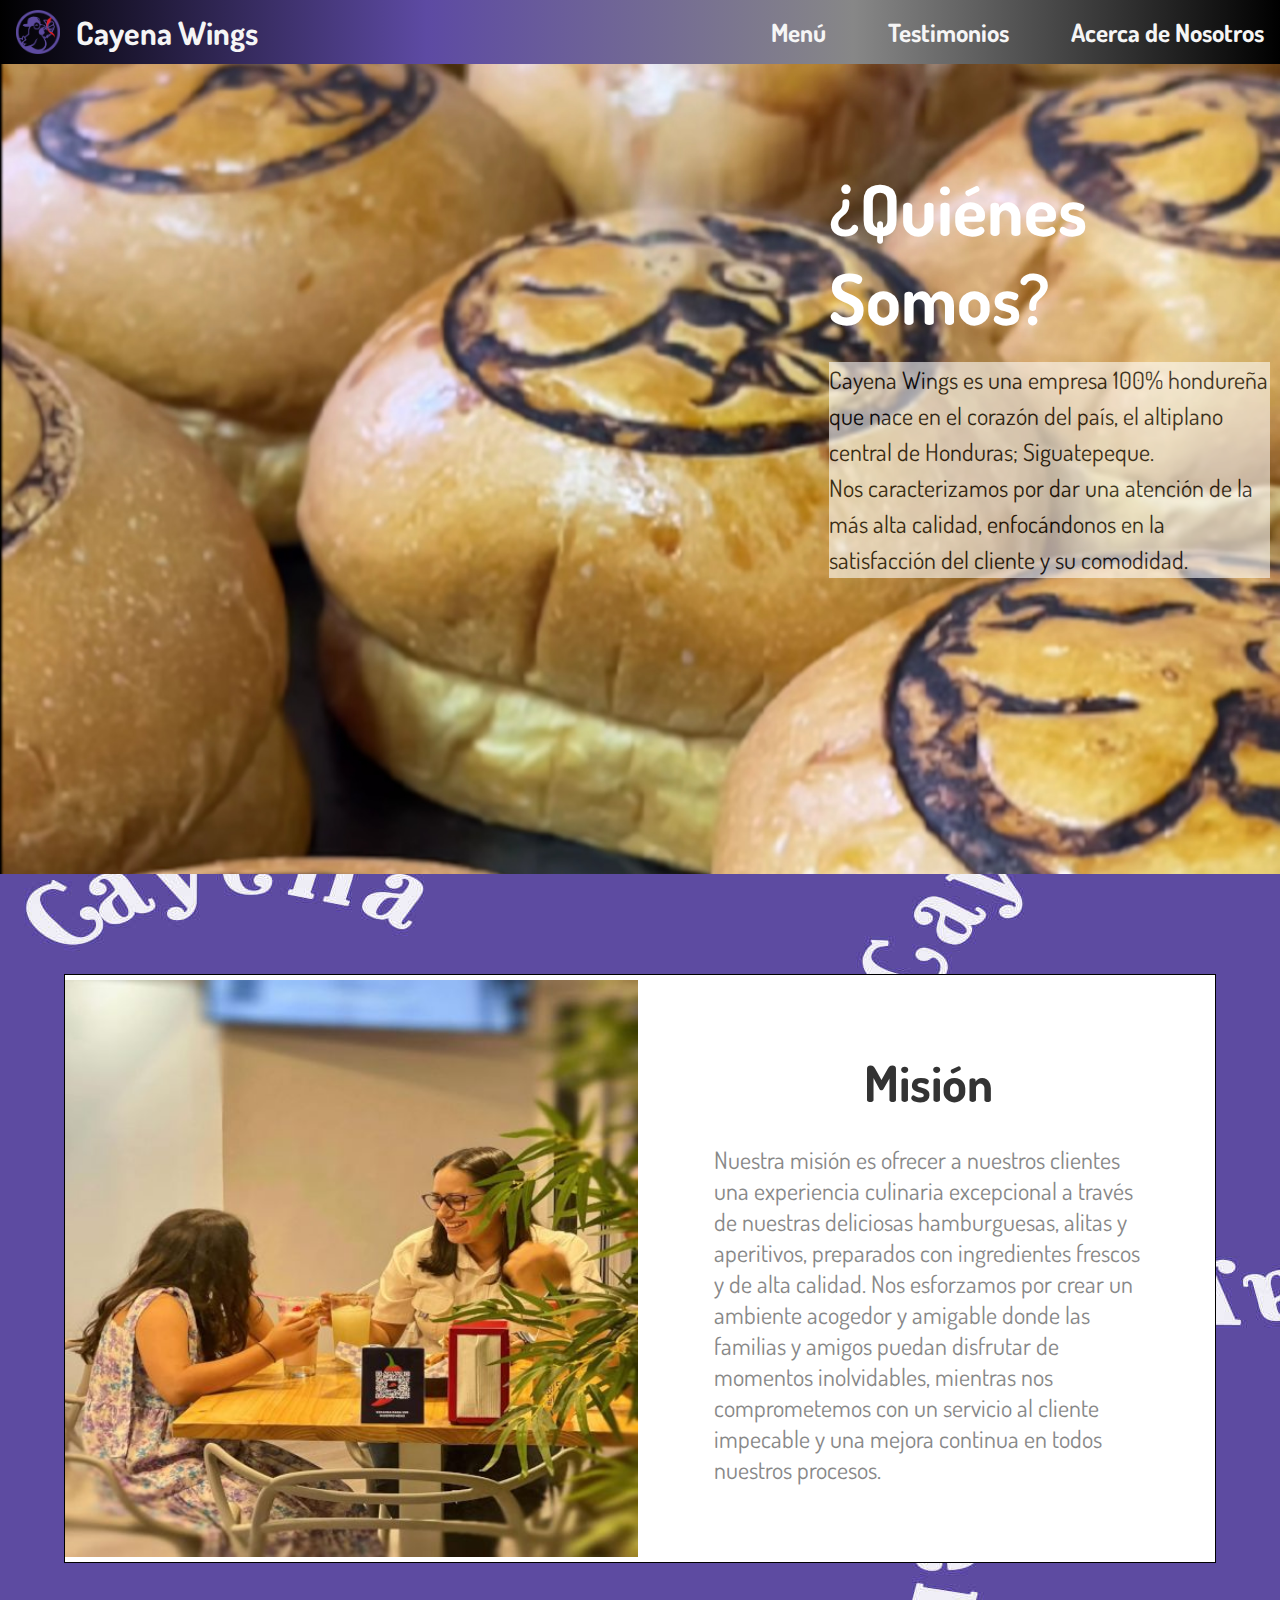
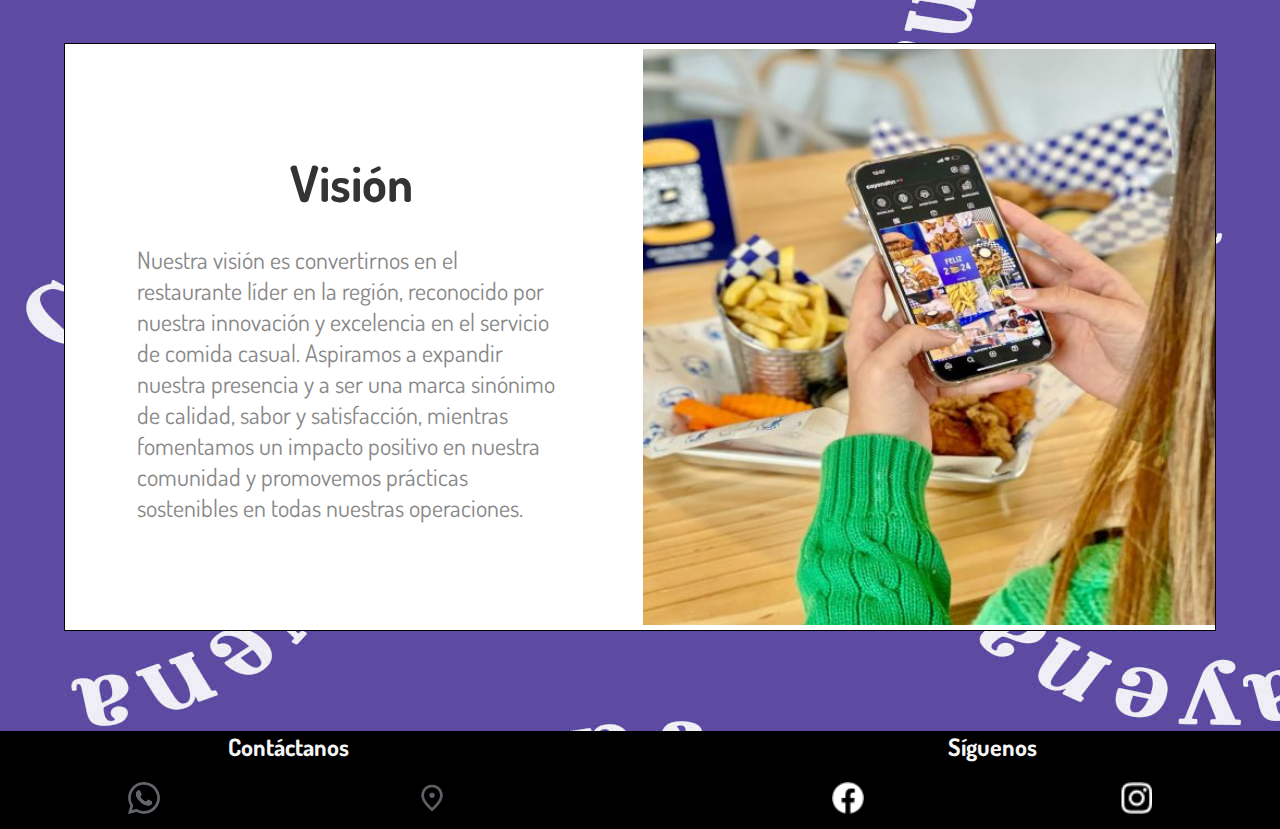
==== commit 5d0e8f2f: "footer" ====
--- a/conocenos.html
+++ b/conocenos.html
@@ -85,7 +85,7 @@
 
             </picture>
 
-            <div class="heroBannerInfo FondoBlanco">
+            <div class="heroBannerInfo">
                 
                 <h2>¿Quiénes Somos?</h2>
                 <p class="Color-Black FondoBlanco">
@@ -143,38 +143,29 @@
         <div class="footer-seccion1">
             <h2 class="Color-WhiteSmoke">Contáctanos</h2>
             <div class="footer-seccion2">
+              <a href="https://wa.me/50494518797" target="_blank">
                 <div class="footer-seccion3">
-                    <img src="./res/iconos/telefono.png" alt="telefono">
-                    <div>
-                        <h3 class="Color-WhiteSmoke">Teléfono</h3>
-                        <p class="Color-WhiteSmoke">9451-8797</p>
-                    </div>
+                <img src="./res/iconos/whatsapp.svg" alt="telefono">
                 </div>
+              </a>
                 <a href="ubicacion.html">
                     <div class="footer-seccion3">
                         <img src="./res/iconos/ubicacion.png" alt="Ubicacion">
-                        <div>
-                            <h3 class="Color-WhiteSmoke">Ubicación</h3>
-                            <p class="Color-WhiteSmoke">Contiguo Inst. Enma Romero, Siguatepeque, Honduras</p>
                         </div>
-                    </div>
                 </a>
             </div>
         </div>
-
         <div class="footer-seccion1">
             <h2 class="Color-WhiteSmoke redes">Síguenos</h2>
             <div class="footer-seccion2">
                 <div>
                     <a href="https://www.facebook.com/search/top?q=cayena%20hn&locale=hr_HR" target="_blank">
                         <img src="./res/iconos/facebook.png" alt="Facebook">
-                        <p class="Color-WhiteSmoke">Cayena HN</p>
                     </a>
                 </div>
                 <div>
                     <a href="https://www.instagram.com/cayenahn?igsh=MTcwdjk0MXoxbHpsZw==" target="_blank">
                         <img src="./res/iconos/instagram.png" alt="Instagram">
-                        <p class="Color-WhiteSmoke">Cayena HN</p>
                     </a>
                 </div>
             </div>
--- a/res/styles/main.css
+++ b/res/styles/main.css
@@ -444,10 +444,6 @@
     justify-content: space-around;
 }
 
-.footer-seccion2 h3,.footer-seccion2 p{
-    display: none;
-}
-
 .footer-seccion3{
     display: flex;
     flex-flow: column wrap;
@@ -460,7 +456,7 @@
 
 @media (min-width: 710px) {
 
-    .footer-seccion2 h3, p{
+    .footer-seccion2 h3, .footer-seccion2 p{
         display: flex;
         flex-flow: wrap;
         align-items: center;
@@ -469,15 +465,10 @@
 
     .CardContainer{
         flex-direction: row;
-    }
-
-    .redes::after{        
-        content: " en Nuestras Redes Sociales";
-    }
-    
-}
-
-@media (min-width:1024px) {
+    }    
+}
+
+@media (min-width:1040px) {
     .hide{
         display: none;
     }
--- a/res/styles/colors.css
+++ b/res/styles/colors.css
@@ -86,8 +86,9 @@
 }
 
 .Color-DarkBlue{
-    color: var(--Back-DarkBlue);
+    color: var(--DarkBlue);
 }
+
 .Color-Green{
     color: var(--Green);
 }
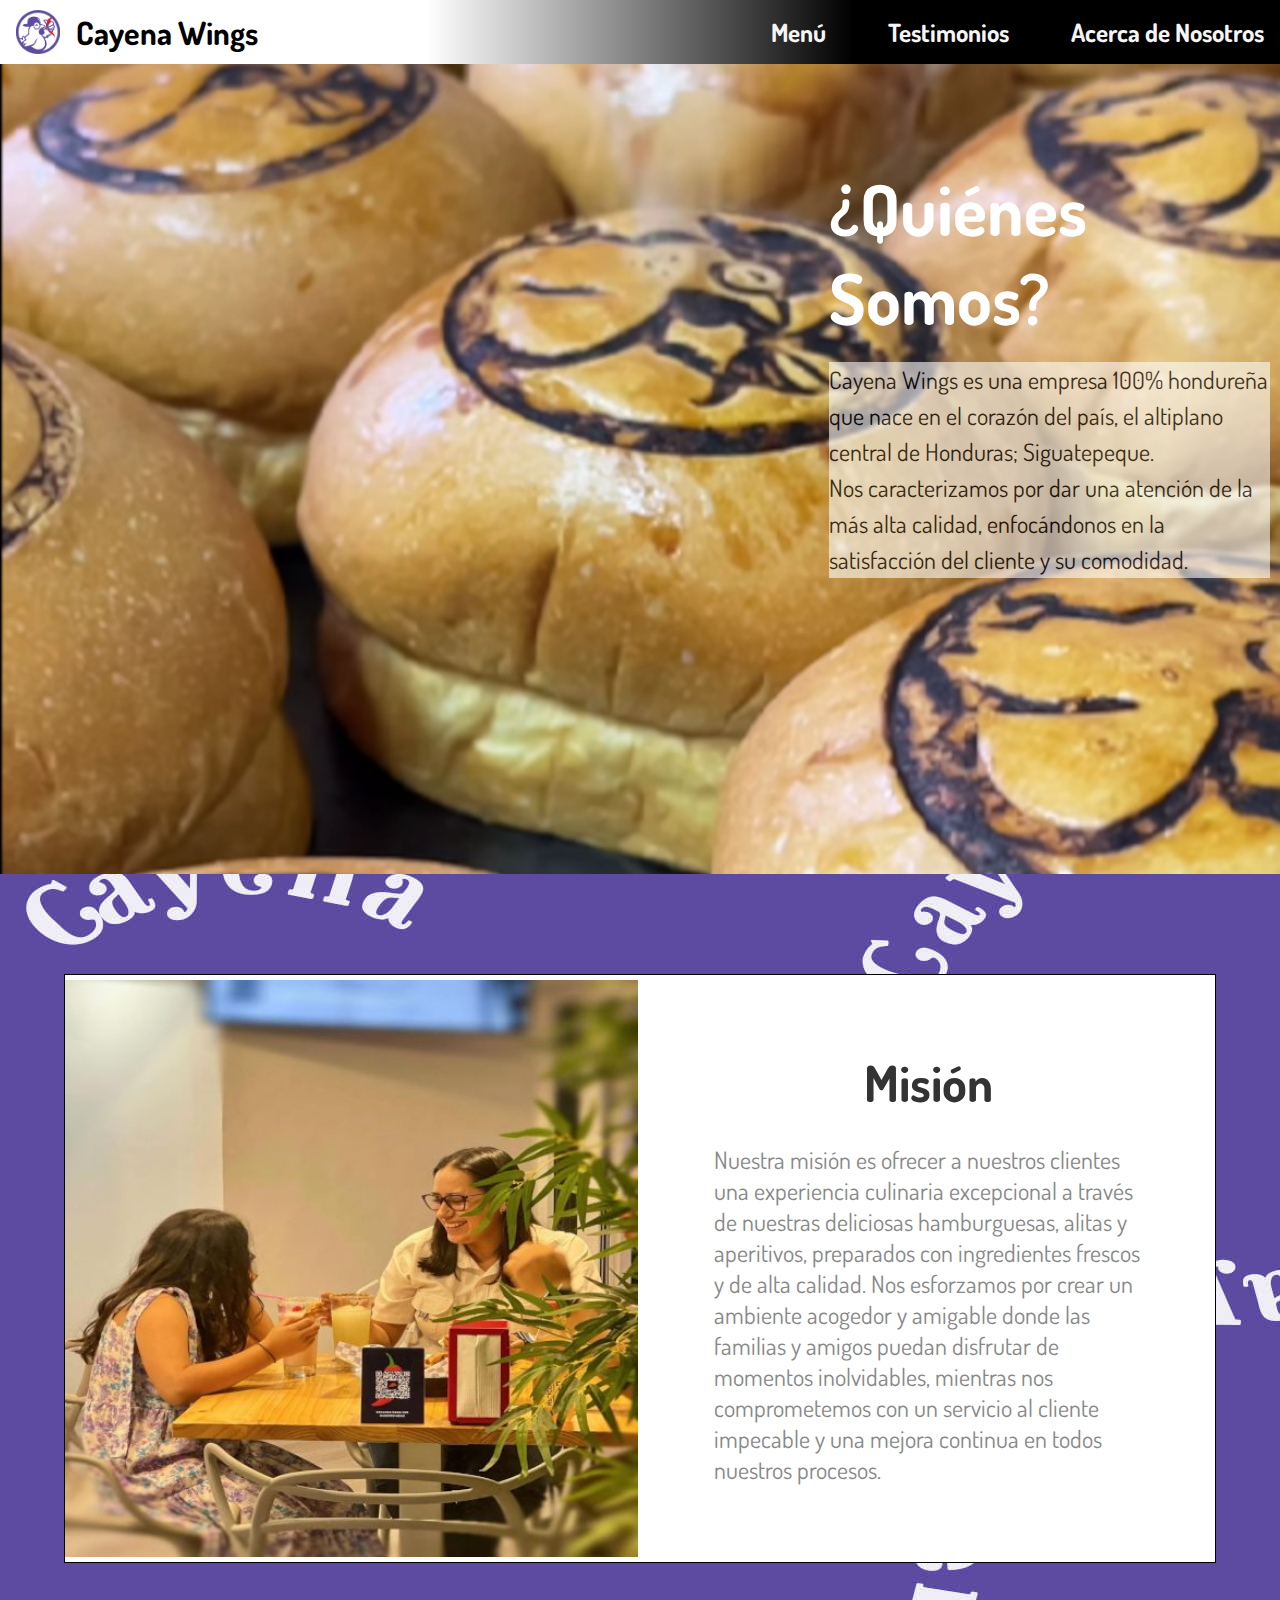
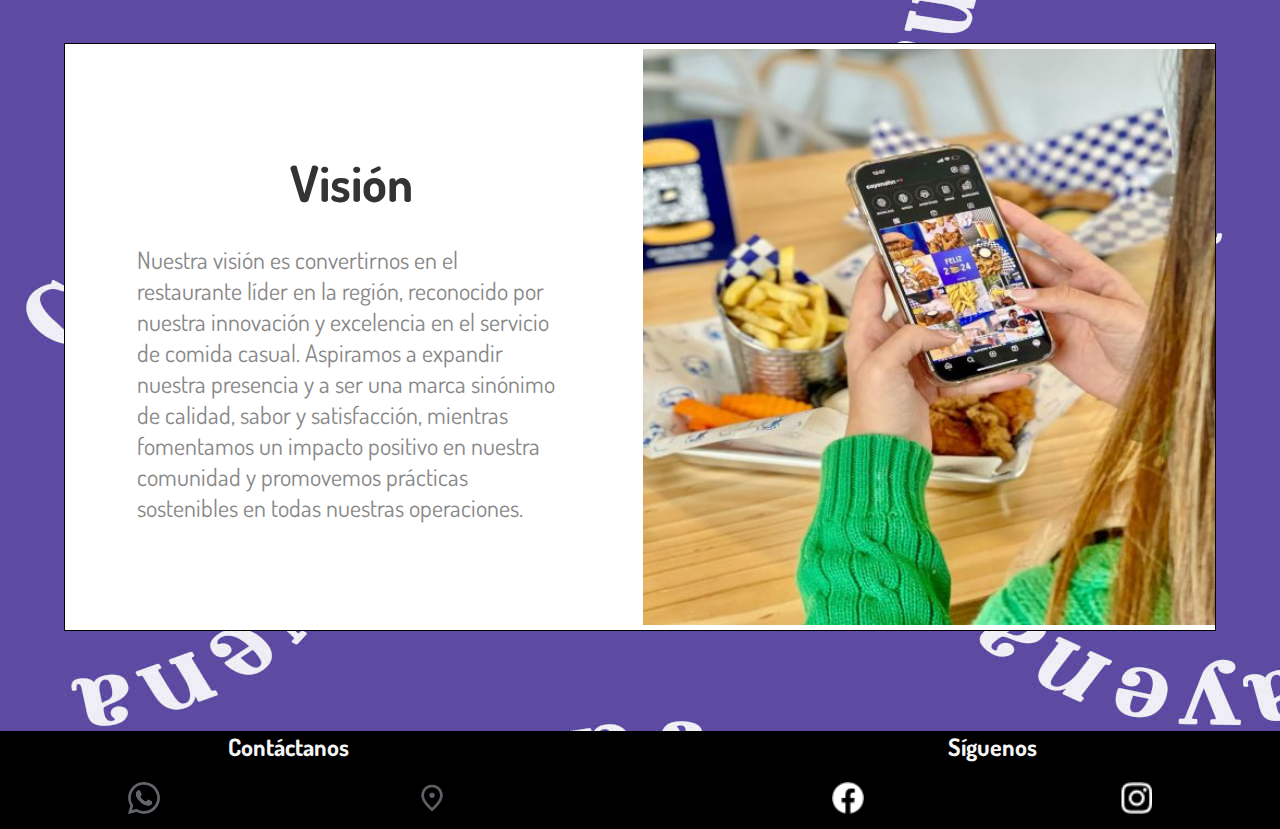
==== commit 7cc903c5: "último commit" ====
--- a/conocenos.html
+++ b/conocenos.html
@@ -9,23 +9,23 @@
     <link rel="stylesheet" href="res/styles/colors.css">
     <link rel="stylesheet" href="res/styles/animaciones.css">
     <script src="js/animaciones.js"></script>
-    <title>Conocenos</title>
+    <title>Cayena Wings - Conócenos</title>
 </head>
 
 <body>
-    <header class="Back-BlackWhite-Gradient">
+    <header class="Back-LightBlue-Gradient">
         <nav>
             <a href="index.html">
                 <img class="logo" src="res/logos/logo-morado.png" alt="Logo Cayena Azul Oscuro" />
-                <h1 class="Color-WhiteSmoke">Cayena Wings</h1>
+                <h1 class="Color-Black">Cayena Wings</h1>
             </a>
             <input id="hamburguesa" type="checkbox">
             <ul>
                 <li>
                     <div class="dropdown">
-                        <a class="dropbtn HeaderAcerca Color-WhiteSmoke">Menú</a>
+                         <a class="dropbtn HeaderAcerca Color-WhiteSmoke" href="../menu.html">Menú</a>
                         <div class="dropdown-content">
-                            <a href="Menu/AddOns.html">Acompañamientos</a>
+                            <a href="Menu/AddOns.html">Acompañantes</a>
                             <a href="Menu/Alitas.html">Alitas</a>
                             <a href="Menu/Bebidas.html">Bebidas</a>
                             <a href="Menu/Cocteles.html">Cocteles</a>
@@ -37,7 +37,7 @@
                     <input type="checkbox" id="submenu-menu">
                     <label class="expandir hide" for="submenu-menu">></label>
                     <ul class="submenu hide">
-                        <li><a href="Menu/AddOns.html" class="Color-WhiteSmoke">Acompañamientos</a></li>
+                        <li><a href="Menu/AddOns.html" class="Color-WhiteSmoke">Acompañantes</a></li>
                         <li><a href="Menu/Alitas.html" class="Color-WhiteSmoke">Alitas</a></li>
                         <li><a href="Menu/Bebidas.html" class="Color-WhiteSmoke">Bebidas</a></li>
                         <li><a href="Menu/Cocteles.html" class="Color-WhiteSmoke">Cocteles</a></li>
@@ -51,8 +51,8 @@
                     <div class="dropdown">
                         <a class="dropbtn HeaderAcerca Color-WhiteSmoke">Acerca de Nosotros</a>
                         <div class="dropdown-content">
-                            <a href="conocenos.html">Conocenos</a>
-                            <a href="contactanos.html">Contatctanos</a>
+                            <a href="conocenos.html">Conócenos</a>
+                            <a href="contactanos.html">Contáctanos</a>
                             <a href="ubicacion.html">Ubicación</a>
                         </div>
                     </div>
--- a/res/styles/main.css
+++ b/res/styles/main.css
@@ -110,6 +110,7 @@
     font-size: 1.5rem;
     padding: 1rem;
     height: 4rem;
+    transition: background-color 0.7s ease-in-out;
 }
 
 header nav ul li label{
@@ -166,7 +167,7 @@
     display: block;
 }
 
-.dropdown-content a:hover {
+.dropdown-content a:hover, nav ul li a:hover {
     background-color: gray;
 }
 
--- a/res/styles/colors.css
+++ b/res/styles/colors.css
@@ -39,11 +39,16 @@
 /* Colores de fondo con gradiantes */
 
 .Back-Black-Gradient{
-    background: linear-gradient(to right, var(--Black), #878787, var(--Black), var(--Black));
+    background: linear-gradient(to right, var(--Black), #ffff, var(--Black), var(--Black));
 }
 
 .Back-LightBlue-Gradient{
-    background: linear-gradient(to right, #ffff, #ffff, var(--Black), var(--Black));
+    background: linear-gradient(to right, #ffff, #ffff, #ffff,#ffff,var(--Black), var(--Black));
+}
+@media (min-width: 600px){
+    .Back-LightBlue-Gradient{
+        background: linear-gradient(to right, #ffff, #ffff, var(--Black), var(--Black));
+    }   
 }
 
 .Back-Salmon-Gradient{
@@ -113,4 +118,5 @@
 
 .Color-Brown{
 color: #CD853F;
-}+}
+
--- a/res/styles/animaciones.css
+++ b/res/styles/animaciones.css
@@ -20,13 +20,13 @@
 .cargando img:nth-child(1){
     animation: cargando 4s linear infinite;
     z-index: 10000;
-    width: 256px;
-    height: 256px;
+    width: 270px;
+    height: 270px;
 }
 
 .cargando img:nth-child(2){
-    width: 200px;
-    height: 200px;
+    width: 150px;
+    height: 150px;
 }
 
 @keyframes cargando {
